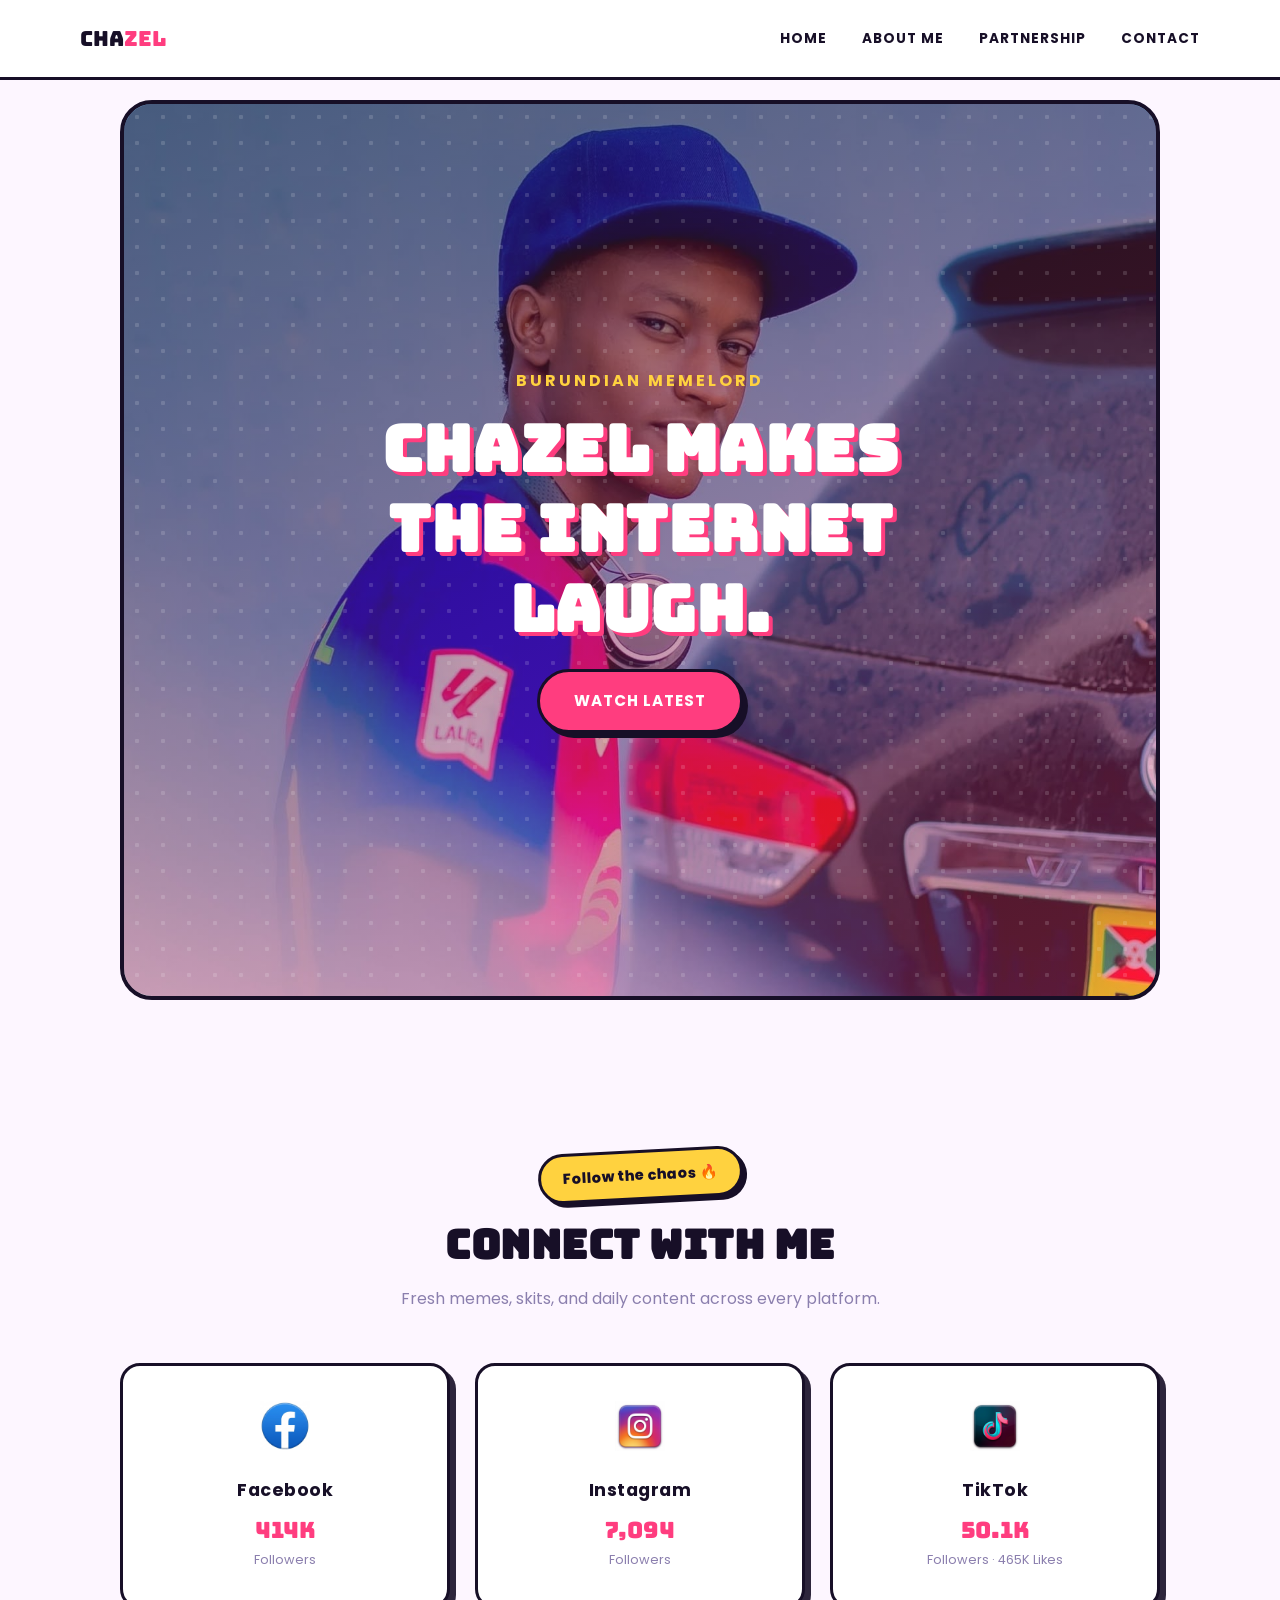
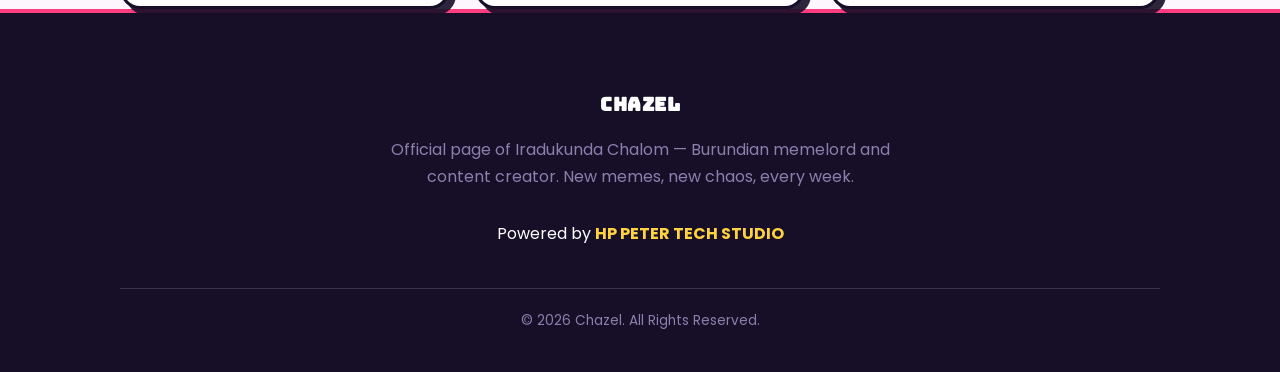
==== index.html @ 097bfb3a "First upload" ====
<!DOCTYPE html>
<html lang="en">
<head>
    <meta charset="UTF-8">
    <meta name="viewport" content="width=device-width, initial-scale=1.0">
    <title>Chazel | Official Website</title>
    <link rel="stylesheet" href="style.css">
    <style>
        .hero-home {
            /* EDITABLE: Hero Background Image */
            background-image: url('images/chazel_hero_img.jpg');
        }
    </style>
</head>
<body>

    <!-- FIXED NAVBAR -->
    <header>
        <nav>
            <a href="index.html" class="logo">CHA<span>ZEL</span></a>
            <div class="nav-links">
                <a href="index.html">Home</a>
                <a href="about.html">About Me</a>
                <a href="partnership.html">Partnership</a>
                <a href="contact.html">Contact</a>
            </div>
            <!-- Hamburger menu button, only visible on small screens (see style.css).
                 Clicking it toggles the .active class on .nav-links via script.js -->
            <button class="nav-toggle" aria-label="Toggle navigation menu" aria-expanded="false">&#9776;</button>
        </nav>
    </header>

    <main>
        <!-- HERO SECTION -->
        <section class="hero hero-home">
            <div class="hero-content">
                <p class="eyebrow">Burundian Memelord</p>
                <h1>CHAZEL makes<br>the internet laugh.</h1>
                <a href="#social" class="btn-primary">Watch Latest</a>
            </div>
        </section>

        <!-- SOCIAL MEDIA SECTION -->
        <section id="social" class="container" style="padding-top: 50px;">
            <div style="text-align: center; max-width: 700px; margin: 0 auto 50px;">
                <span class="sticker">Follow the chaos 🔥</span>
                <h2 style="font-size: 2.5rem; margin: 20px 0 15px;">Connect With Me</h2>
                <p style="color: var(--text-muted);">Fresh memes, skits, and daily content across every platform.</p>
            </div>

            <div class="social-grid">
                <!-- FACEBOOK -->
                <a href="https://www.facebook.com/Chazel29.5/" target="_blank" class="social-card">
                    <img src="images/facebook.png" alt="Facebook">
                    <h3>Facebook</h3>
                    <span class="counter">414K</span>
                    <p style="font-size: 0.8rem; color: var(--text-muted);">Followers</p>
                </a>

                <!-- INSTAGRAM -->
                <a href="https://www.instagram.com/chazel_memes/" target="_blank" class="social-card">
                    <img src="images/instagram.png" alt="Instagram">
                    <h3>Instagram</h3>
                    <span class="counter">7,094</span>
                    <p style="font-size: 0.8rem; color: var(--text-muted);">Followers</p>
                </a>

                <!-- TIKTOK -->
                <a href="https://www.tiktok.com/@chazel_memelord?lang=en" target="_blank" class="social-card">
                    <img src="images/tiktok.png" alt="TikTok">
                    <h3>TikTok</h3>
                    <span class="counter">50.1K</span>
                    <p style="font-size: 0.8rem; color: var(--text-muted);">Followers · 465K Likes</p>
                </a>
            </div>
        </section>
    </main>

    <!-- FOOTER -->
    <footer>
        <div class="container">
            <h3 style="margin-bottom: 20px;">CHAZEL</h3>
            <p style="max-width: 500px; margin: 0 auto 30px; color: var(--text-muted);">
                Official page of Iradukunda Chalom — Burundian memelord and content creator. New memes, new chaos, every week.
            </p>
            <p>Powered by <a href="https://hppeter.vercel.app/" class="studio-link" target="_blank">HP PETER TECH STUDIO</a></p>
            
            <div class="copyright">
                &copy; 2026 Chazel. All Rights Reserved.
            </div>
        </div>
    </footer>

    <script src="script.js"></script>
</body>
</html>
---- style.css ----
/*
   GLOBAL STYLES - style.css
   Theme: CHAZEL — Burundian Memelord (Bold / Comic / Meme energy)

   HOW TO EDIT:
   - Primary colors are defined in :root.
   - Layout sections use the same CSS Grid / Flexbox structure as before.
   - Responsive breakpoints ensure a smooth experience on all devices.
   - Signature element: "sticker" badges (rotated, thick-border, drop-shadow)
     used for stats/labels throughout the site — that's the meme-caption look.
*/

@import url('https://fonts.googleapis.com/css2?family=Bungee&family=Poppins:wght@400;500;600;700;800&display=swap');

:root {
    /* Color Palette - Bold Meme Theme */
    --purple-dark: #170f27;
    --purple-deep: #2d1b4e;
    --pink-hot: #ff3d7f;
    --yellow-pop: #ffd23f;
    --teal-pop: #23d9c9;
    --text-main: #2b1b3d;
    --text-light: #ffffff;
    --text-muted: #8b7fae;
    --white: #ffffff;
    --bg-cream: #fdf6ff;

    /* Spacing & Transitions */
    --nav-height: 80px;
    --transition: all 0.25s cubic-bezier(0.34, 1.56, 0.64, 1);
    --border-radius: 20px;
    --shadow: 0 12px 0 rgba(23, 15, 39, 0.9);
    --shadow-soft: 0 10px 30px -12px rgba(45, 27, 78, 0.35);
}

/* Base Reset */
* {
    margin: 0;
    padding: 0;
    box-sizing: border-box;
}

html {
    scroll-behavior: smooth;
}

html, body {
    max-width: 100%;
    overflow-x: hidden;
}

body {
    font-family: 'Poppins', sans-serif;
    line-height: 1.7;
    color: var(--text-main);
    background-color: var(--bg-cream);
    overflow-x: hidden;
}

h1, h2, h3 {
    font-family: 'Bungee', 'Poppins', sans-serif;
    color: var(--purple-dark);
    line-height: 1.25;
    letter-spacing: 0.5px;
}

a {
    text-decoration: none;
    color: inherit;
    transition: var(--transition);
}

ul {
    list-style: none;
}

/* Fixed Navbar */
header {
    height: var(--nav-height);
    background: rgba(255, 255, 255, 0.95);
    backdrop-filter: blur(10px);
    position: fixed;
    top: 0;
    width: 100%;
    z-index: 2000;
    display: flex;
    align-items: center;
    border-bottom: 3px solid var(--purple-dark);
}

nav {
    max-width: 1200px;
    margin: 0 auto;
    width: 100%;
    padding: 0 40px;
    display: flex;
    justify-content: space-between;
    align-items: center;
}

.logo {
    font-family: 'Bungee', sans-serif;
    font-size: 1.3rem;
    color: var(--purple-dark);
}

.logo span {
    color: var(--pink-hot);
}

.nav-links {
    display: flex;
    gap: 35px;
}

/* Hamburger button — hidden on desktop, shown on small screens (see media query) */
.nav-toggle {
    display: none;
    background: none;
    border: none;
    font-size: 1.7rem;
    line-height: 1;
    color: var(--purple-dark);
    cursor: pointer;
    padding: 4px 6px;
}

.nav-links a {
    font-size: 0.85rem;
    font-weight: 700;
    text-transform: uppercase;
    letter-spacing: 1px;
    color: var(--purple-dark);
    position: relative;
}

.nav-links a::after {
    content: '';
    position: absolute;
    bottom: -6px;
    left: 0;
    width: 0;
    height: 3px;
    background: var(--pink-hot);
    transition: var(--transition);
}

.nav-links a:hover::after {
    width: 100%;
}

/* Layout Containers */
.container {
    max-width: 1100px;
    margin: 0 auto;
    padding: 0 30px;
}

section {
    padding: 100px 0;
}

/* Hero Section */
.hero {
    height: 100vh;
    display: flex;
    align-items: center;
    justify-content: center;
    text-align: center;
    background-size: cover;
    background-position: center;
    background-color: var(--purple-deep);
    position: relative;
    padding: 0 15%;
    margin: 100px 120px 100px 120px;
    border-radius: 32px;
    border: 4px solid var(--purple-dark);
    overflow: hidden;
}

.hero::before {
    content: '';
    position: absolute;
    inset: 0;
    background:
        radial-gradient(circle, rgba(255,255,255,0.14) 2px, transparent 2.5px) 0 0 / 26px 26px,
        linear-gradient(160deg, rgba(23,15,39,0.55), rgba(255,61,127,0.35));
}

.hero-content {
    position: relative;
    z-index: 10;
    color: var(--white);
    width: 90%;
    max-width: 700px;
}

.hero h1 {
    font-size: clamp(2.2rem, 6vw, 4rem);
    margin-bottom: 20px;
    color: var(--white);
    text-shadow: 4px 4px 0 var(--pink-hot);
}

.hero p.eyebrow {
    font-size: 1rem;
    font-weight: 700;
    letter-spacing: 3px;
    text-transform: uppercase;
    color: var(--yellow-pop);
    margin-bottom: 15px;
}

/* Sticker badge — the signature element used for stats/labels/quotes */
.sticker {
    display: inline-block;
    background: var(--yellow-pop);
    color: var(--purple-dark);
    padding: 10px 22px;
    border-radius: 50px;
    border: 3px solid var(--purple-dark);
    font-weight: 800;
    font-size: 0.9rem;
    box-shadow: 4px 4px 0 var(--purple-dark);
    transform: rotate(-3deg);
    transition: var(--transition);
}

.sticker:hover {
    transform: rotate(0deg) scale(1.05);
}

.sticker.pink { background: var(--pink-hot); color: var(--white); }
.sticker.teal { background: var(--teal-pop); color: var(--purple-dark); }

/* Video Section */
.video-wrapper {
    background: var(--purple-dark);
    padding: 40px;
    border-radius: var(--border-radius);
    box-shadow: var(--shadow);
    border: 3px solid var(--purple-dark);
    margin: -60px auto 0;
    position: relative;
    z-index: 20;
    width: 40%;
    min-width: 320px;
}

video {
    border-radius: 10px;
    width: 100%;
}

/* Social Cards */
.social-grid {
    display: grid;
    grid-template-columns: repeat(auto-fit, minmax(220px, 1fr));
    gap: 25px;
    margin-top: 50px;
}

.social-card {
    background: var(--white);
    padding: 35px 25px;
    border-radius: var(--border-radius);
    border: 3px solid var(--purple-dark);
    text-align: center;
    transition: var(--transition);
    box-shadow: 6px 6px 0 rgba(23, 15, 39, 0.9);
}

.social-card:hover {
    transform: translate(-4px, -4px);
    box-shadow: 10px 10px 0 var(--pink-hot);
}

.social-card img {
    width: 50px;
    height: 50px;
    margin-bottom: 20px;
    object-fit: contain;
}

.social-card h3 {
    font-family: 'Poppins', sans-serif;
    font-weight: 700;
    font-size: 1.1rem;
    margin-bottom: 10px;
}

.counter {
    font-family: 'Bungee', sans-serif;
    font-size: 1.4rem;
    color: var(--pink-hot);
}

/* Forms & Buttons */
.btn-primary {
    background: var(--pink-hot);
    color: var(--white);
    padding: 16px 34px;
    border-radius: 50px;
    font-weight: 700;
    font-size: 0.95rem;
    text-transform: uppercase;
    letter-spacing: 1px;
    border: 3px solid var(--purple-dark);
    cursor: pointer;
    display: inline-block;
    box-shadow: 5px 5px 0 var(--purple-dark);
    transition: var(--transition);
}

.btn-primary:hover {
    transform: translate(-3px, -3px);
    box-shadow: 8px 8px 0 var(--purple-dark);
}

.form-group {
    margin-bottom: 25px;
}

.form-group label {
    display: block;
    font-size: 0.85rem;
    font-weight: 700;
    text-transform: uppercase;
    letter-spacing: 0.5px;
    margin-bottom: 8px;
    color: var(--purple-dark);
}

.form-group input, .form-group textarea {
    width: 100%;
    padding: 15px;
    border: 2px solid var(--purple-dark);
    border-radius: 12px;
    background: var(--white);
    font-family: inherit;
    transition: var(--transition);
}

.form-group input:focus, .form-group textarea:focus {
    outline: none;
    border-color: var(--pink-hot);
    box-shadow: 0 0 0 4px rgba(255, 61, 127, 0.15);
}

/* Footer */
footer {
    background: var(--purple-dark);
    color: var(--text-light);
    padding: 80px 0 40px;
    text-align: center;
    border-top: 4px solid var(--pink-hot);
}

footer h3 {
    color: var(--white);
}

footer .studio-link {
    color: var(--yellow-pop);
    font-weight: 700;
}

.copyright {
    margin-top: 40px;
    padding-top: 20px;
    border-top: 1px solid rgba(255,255,255,0.15);
    font-size: 0.85rem;
    color: var(--text-muted);
}

/* Mobile Adjustments */

@media (max-width: 992px) {
    .hero {
        margin: 80px 40px 60px 40px;
        border-radius: 26px;
    }

    .video-wrapper {
        width: 80%;
        left: 0;
        margin: -50px auto 0;
    }

    section {
        padding: 70px 0;
    }
}

@media (max-width: 768px) {
    header { padding: 0; }
    nav { padding: 0 20px; }

    .nav-toggle { display: block; }

    .nav-links {
        display: none;
        position: absolute;
        top: var(--nav-height);
        left: 0;
        width: 100%;
        flex-direction: column;
        align-items: center;
        gap: 0;
        background: rgba(255, 255, 255, 0.98);
        backdrop-filter: blur(10px);
        border-bottom: 3px solid var(--purple-dark);
    }

    .nav-links.active {
        display: flex;
    }

    .nav-links a {
        width: 100%;
        text-align: center;
        padding: 16px 0;
    }

    .hero {
        padding: 0 5%;
        margin: 70px 20px 50px 20px;
        height: 90vh;
        border-radius: 20px;
    }

    .hero h1 {
        font-size: clamp(1.8rem, 9vw, 3rem);
    }

    section { padding: 60px 0; }

    .video-wrapper {
        width: 92%;
        padding: 20px;
        margin: -40px auto 0;
    }
}

@media (max-width: 480px) {
    .hero-content { top: 16%; }
    .hero p.eyebrow { font-size: 0.85rem; letter-spacing: 1.5px; }
    section { padding: 45px 0; }
    .video-wrapper { padding: 14px; }
    .social-card { padding: 25px 15px; }
    .sticker { padding: 8px 16px; font-size: 0.8rem; }
}

/* Stack any two-column inline grids into a single column on small screens */
@media (max-width: 700px) {
    div[style*="grid-template-columns: 1fr 1fr"] {
        grid-template-columns: 1fr !important;
        gap: 30px !important;
    }
}
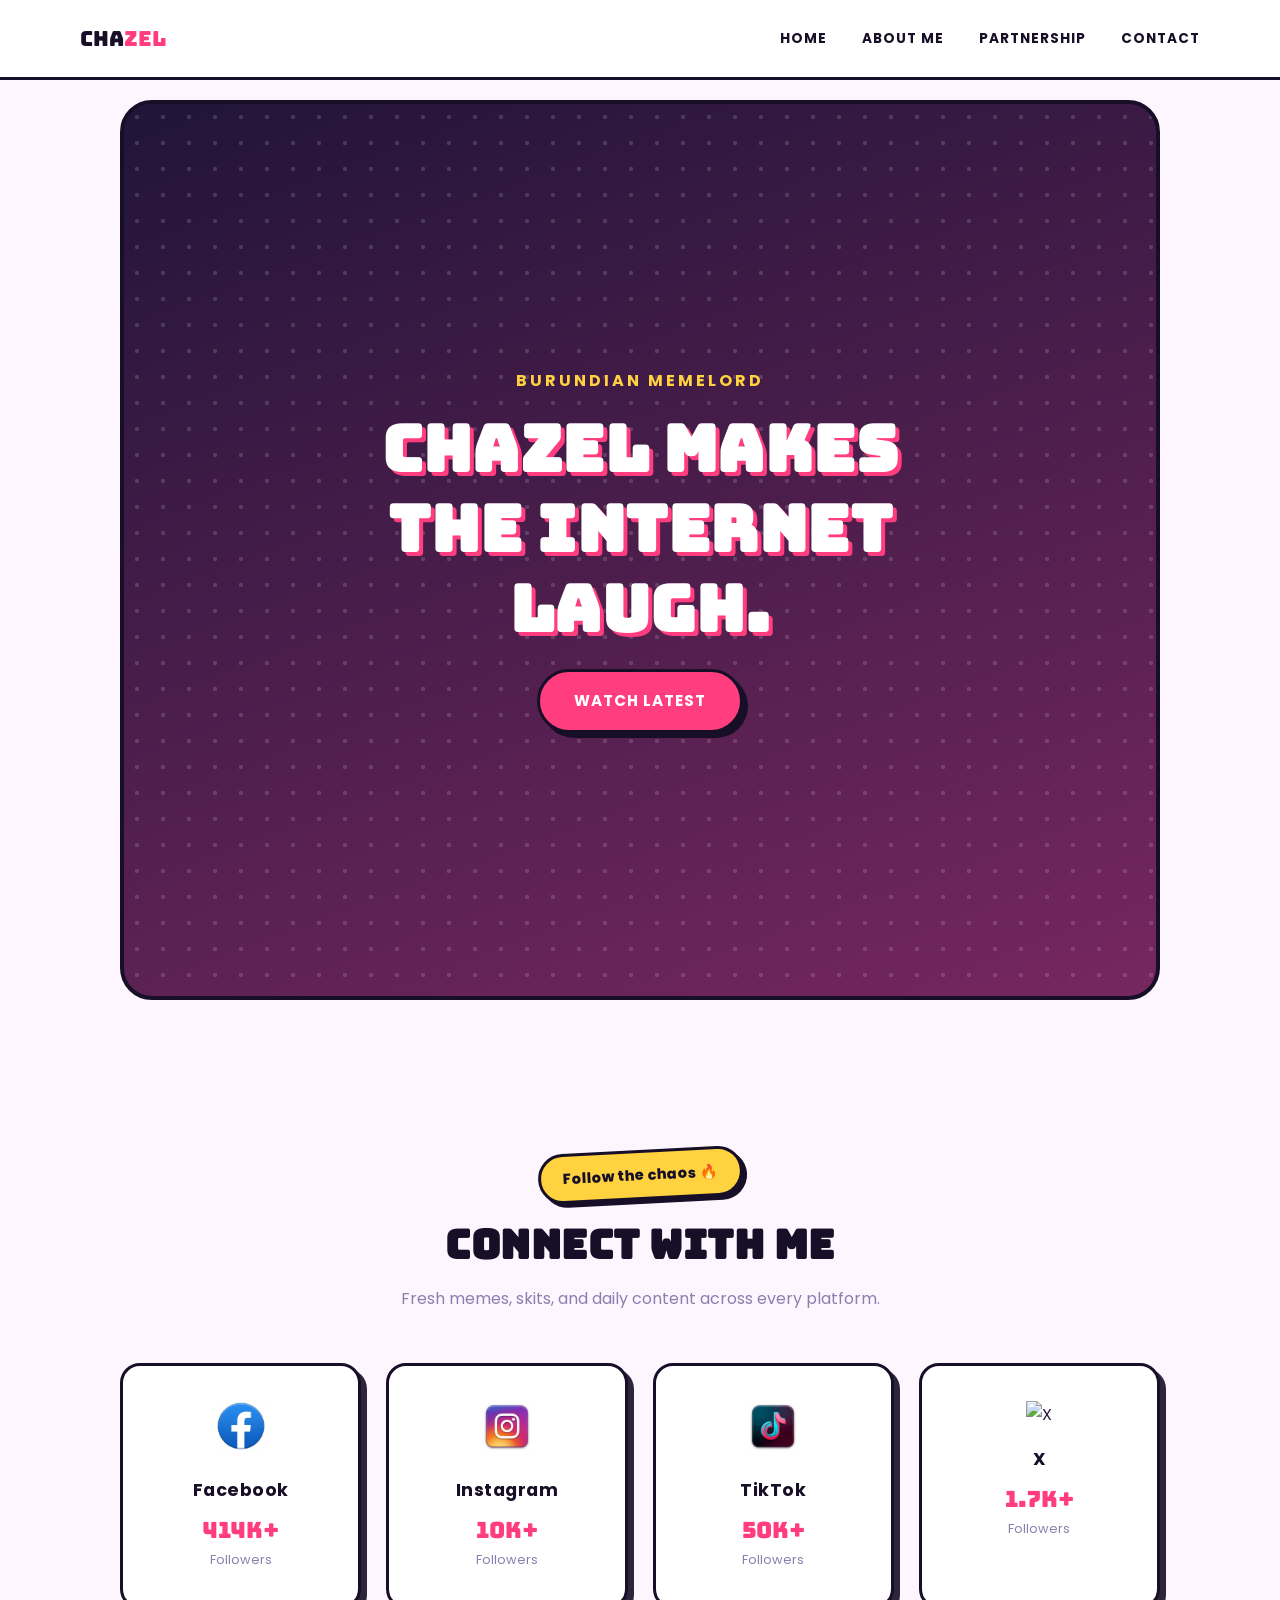
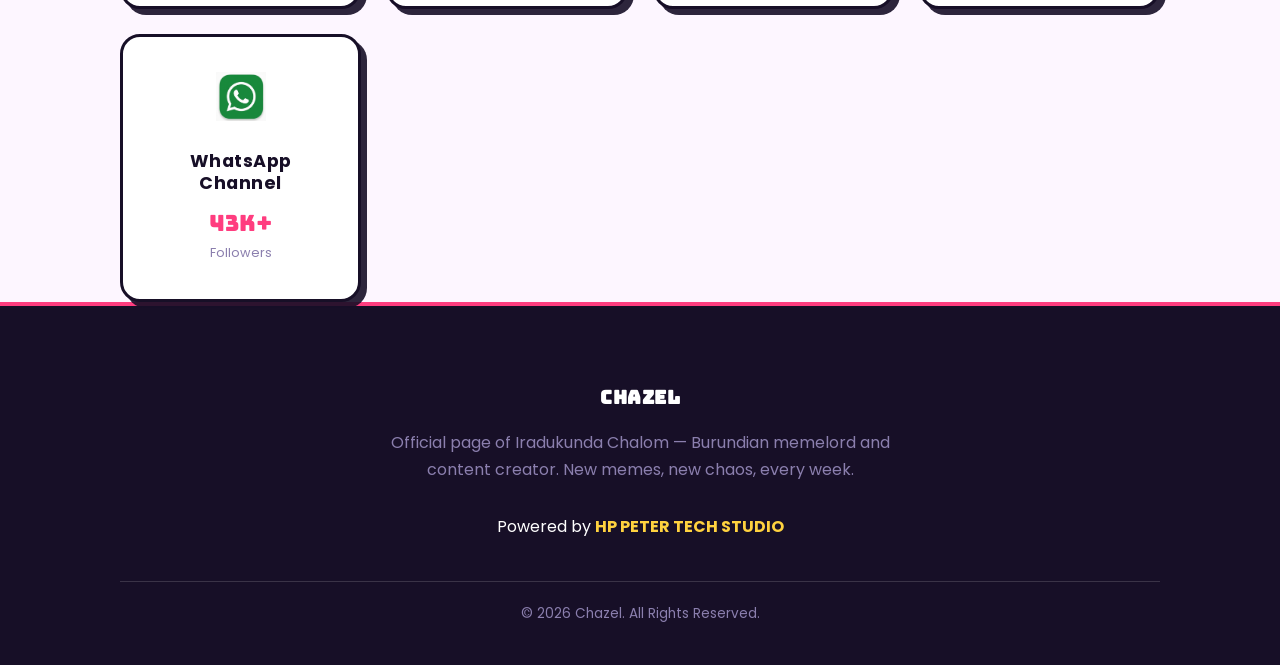
==== commit 91950788: "tab icon added" ====
--- a/index.html
+++ b/index.html
@@ -3,12 +3,20 @@
 <head>
     <meta charset="UTF-8">
     <meta name="viewport" content="width=device-width, initial-scale=1.0">
+    <link rel="icon" href="images/chazel-icon.jpg" />
+
+    <meta property="og:type" content="website">
+    <meta property="og:url" content="https://hppeter830s.github.io/Chazel-Memelord/">
+    <meta property="og:title" content="Chazel | Official Website">
+    <meta property="og:description" content="Chazel Memelord, a Burundian content creator known for turning everyday life into viral, laugh-out-loud memes and skits.">
+    <meta property="og:image" content="https://hppeter830s.github.io/Chazel-Memelord/images/chazel_home_page.jpeg">
+
     <title>Chazel | Official Website</title>
     <link rel="stylesheet" href="style.css">
     <style>
         .hero-home {
             /* EDITABLE: Hero Background Image */
-            background-image: url('images/chazel_hero_img.jpg');
+            background-image: url('images/chazel_home_page.jpeg');
         }
     </style>
 </head>
@@ -48,20 +56,20 @@
                 <p style="color: var(--text-muted);">Fresh memes, skits, and daily content across every platform.</p>
             </div>
 
-            <div class="social-grid">
+            <div class="social-grid social-grid-home">
                 <!-- FACEBOOK -->
                 <a href="https://www.facebook.com/Chazel29.5/" target="_blank" class="social-card">
                     <img src="images/facebook.png" alt="Facebook">
                     <h3>Facebook</h3>
-                    <span class="counter">414K</span>
+                    <span class="counter">414K+</span>
                     <p style="font-size: 0.8rem; color: var(--text-muted);">Followers</p>
                 </a>
 
                 <!-- INSTAGRAM -->
-                <a href="https://www.instagram.com/chazel_memes/" target="_blank" class="social-card">
+                <a href="https://www.instagram.com/chazel_memelord?igsh=MTlyMHFoYWF6NzY5Zw==" target="_blank" class="social-card">
                     <img src="images/instagram.png" alt="Instagram">
                     <h3>Instagram</h3>
-                    <span class="counter">7,094</span>
+                    <span class="counter">10K+</span>
                     <p style="font-size: 0.8rem; color: var(--text-muted);">Followers</p>
                 </a>
 
@@ -69,8 +77,24 @@
                 <a href="https://www.tiktok.com/@chazel_memelord?lang=en" target="_blank" class="social-card">
                     <img src="images/tiktok.png" alt="TikTok">
                     <h3>TikTok</h3>
-                    <span class="counter">50.1K</span>
-                    <p style="font-size: 0.8rem; color: var(--text-muted);">Followers · 465K Likes</p>
+                    <span class="counter">50K+</span>
+                    <p style="font-size: 0.8rem; color: var(--text-muted);">Followers</p>
+                </a>
+
+                <!-- X -->
+                <a href="https://x.com/chazel_memes1?s=11" target="_blank" class="social-card">
+                    <img src="images/x.png" alt="X">
+                    <h3>X</h3>
+                    <span class="counter">1.7K+</span>
+                    <p style="font-size: 0.8rem; color: var(--text-muted);">Followers</p>
+                </a>
+
+                <!-- WHATSAPP CHANNEL -->
+                <a href="https://whatsapp.com/channel/0029VajZw3S3GJOuV1UHsQ2P" target="_blank" class="social-card">
+                    <img src="images/whatsapp.png" alt="WhatsApp Channel">
+                    <h3>WhatsApp Channel</h3>
+                    <span class="counter">43K+</span>
+                    <p style="font-size: 0.8rem; color: var(--text-muted);">Followers</p>
                 </a>
             </div>
         </section>
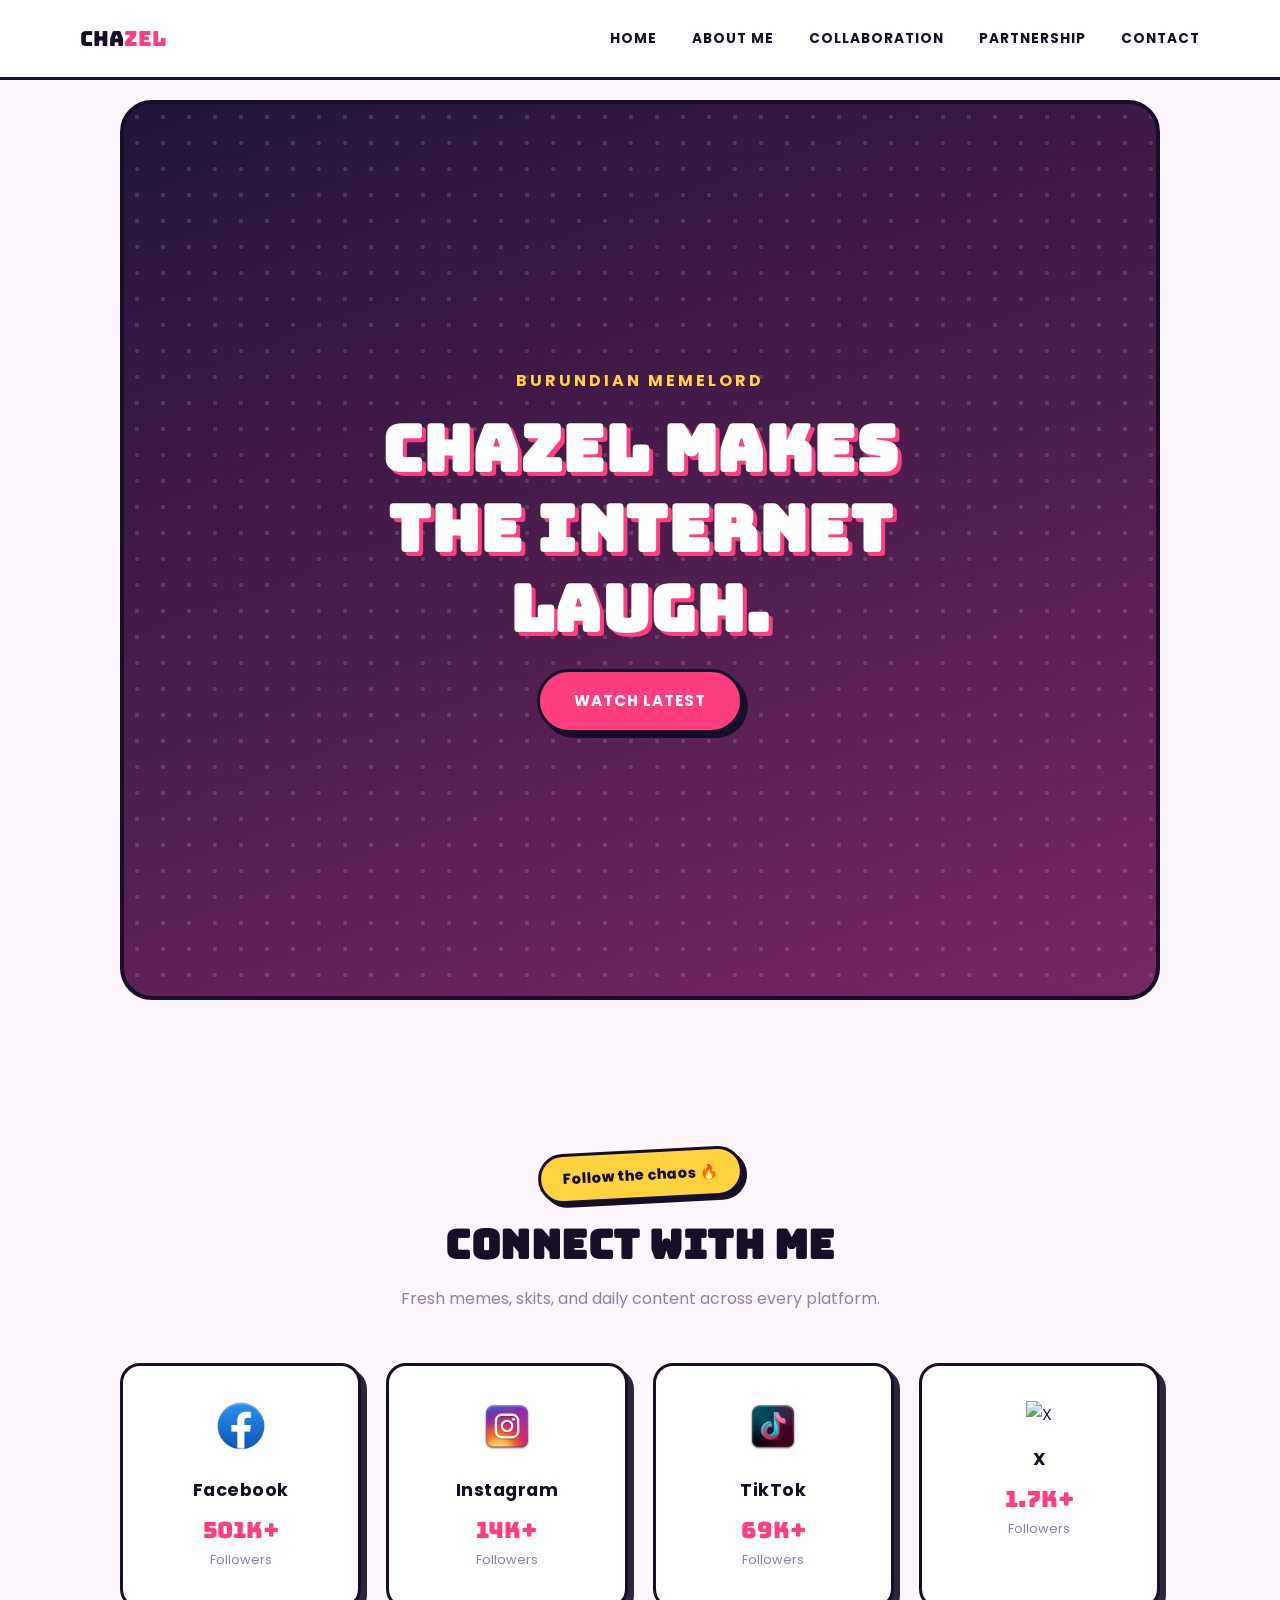
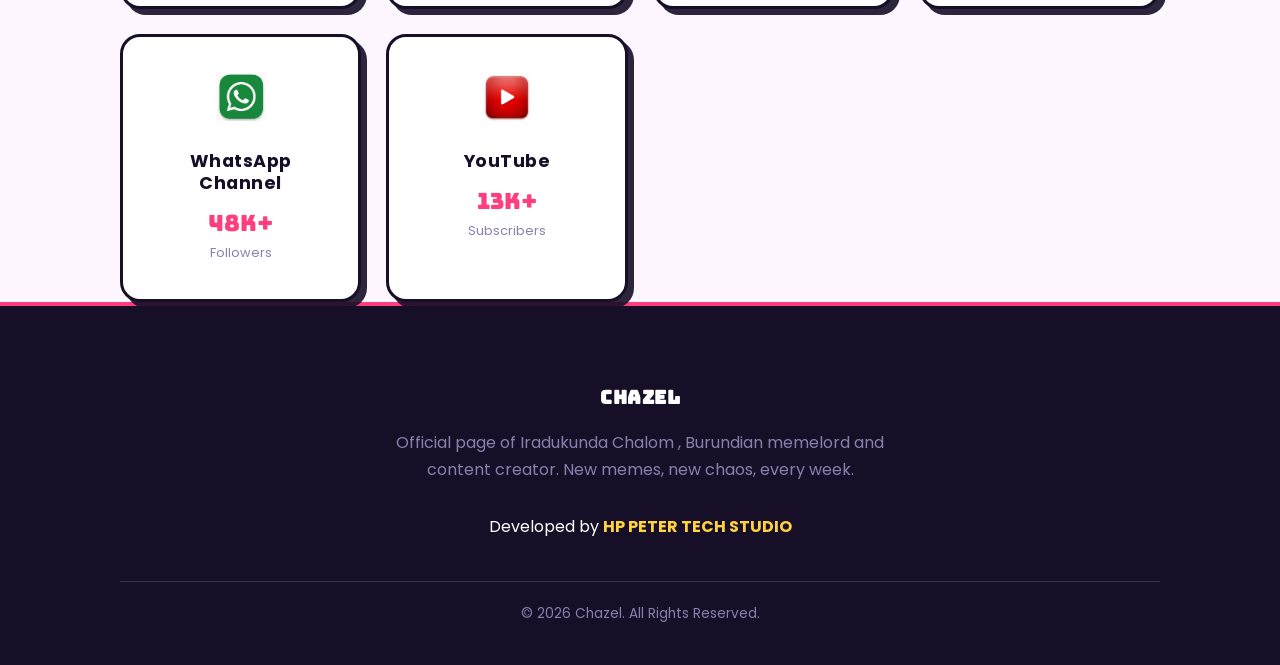
==== commit d41a2430: "numbers of followers updated" ====
--- a/index.html
+++ b/index.html
@@ -11,7 +11,7 @@
     <meta property="og:description" content="Chazel Memelord, a Burundian content creator known for turning everyday life into viral, laugh-out-loud memes and skits.">
     <meta property="og:image" content="https://hppeter830s.github.io/Chazel-Memelord/images/chazel_home_page.jpeg">
 
-    <title>Chazel | Official Website</title>
+    <title>Chazel Memelord | Official Website</title>
     <link rel="stylesheet" href="style.css">
     <style>
         .hero-home {
@@ -27,8 +27,9 @@
         <nav>
             <a href="index.html" class="logo">CHA<span>ZEL</span></a>
             <div class="nav-links">
-                <a href="index.html">Home</a>
+                <a href="index.html" class="active">Home</a>
                 <a href="about.html">About Me</a>
+                <a href="collaboration.html">Collaboration</a>
                 <a href="partnership.html">Partnership</a>
                 <a href="contact.html">Contact</a>
             </div>
@@ -61,7 +62,7 @@
                 <a href="https://www.facebook.com/Chazel29.5/" target="_blank" class="social-card">
                     <img src="images/facebook.png" alt="Facebook">
                     <h3>Facebook</h3>
-                    <span class="counter">414K+</span>
+                    <span class="counter">501K+</span>
                     <p style="font-size: 0.8rem; color: var(--text-muted);">Followers</p>
                 </a>
 
@@ -69,7 +70,7 @@
                 <a href="https://www.instagram.com/chazel_memelord?igsh=MTlyMHFoYWF6NzY5Zw==" target="_blank" class="social-card">
                     <img src="images/instagram.png" alt="Instagram">
                     <h3>Instagram</h3>
-                    <span class="counter">10K+</span>
+                    <span class="counter">14K+</span>
                     <p style="font-size: 0.8rem; color: var(--text-muted);">Followers</p>
                 </a>
 
@@ -77,7 +78,7 @@
                 <a href="https://www.tiktok.com/@chazel_memelord?lang=en" target="_blank" class="social-card">
                     <img src="images/tiktok.png" alt="TikTok">
                     <h3>TikTok</h3>
-                    <span class="counter">50K+</span>
+                    <span class="counter">69K+</span>
                     <p style="font-size: 0.8rem; color: var(--text-muted);">Followers</p>
                 </a>
 
@@ -93,8 +94,16 @@
                 <a href="https://whatsapp.com/channel/0029VajZw3S3GJOuV1UHsQ2P" target="_blank" class="social-card">
                     <img src="images/whatsapp.png" alt="WhatsApp Channel">
                     <h3>WhatsApp Channel</h3>
-                    <span class="counter">43K+</span>
+                    <span class="counter">48K+</span>
                     <p style="font-size: 0.8rem; color: var(--text-muted);">Followers</p>
+                </a>
+
+                <!-- YOUTUBE -->
+                <a href="https://www.youtube.com/@Chazel_Memelord" target="_blank" class="social-card">
+                    <img src="images/youtube.png" alt="YouTube">
+                    <h3>YouTube</h3>
+                    <span class="counter">13K+</span>
+                    <p style="font-size: 0.8rem; color: var(--text-muted);">Subscribers</p>
                 </a>
             </div>
         </section>
@@ -105,9 +114,9 @@
         <div class="container">
             <h3 style="margin-bottom: 20px;">CHAZEL</h3>
             <p style="max-width: 500px; margin: 0 auto 30px; color: var(--text-muted);">
-                Official page of Iradukunda Chalom — Burundian memelord and content creator. New memes, new chaos, every week.
+                Official page of Iradukunda Chalom , Burundian memelord and content creator. New memes, new chaos, every week.
             </p>
-            <p>Powered by <a href="https://hppeter.vercel.app/" class="studio-link" target="_blank">HP PETER TECH STUDIO</a></p>
+            <p>Developed by <a href="https://hppeter.vercel.app/" class="studio-link" target="_blank">HP PETER TECH STUDIO</a></p>
             
             <div class="copyright">
                 &copy; 2026 Chazel. All Rights Reserved.
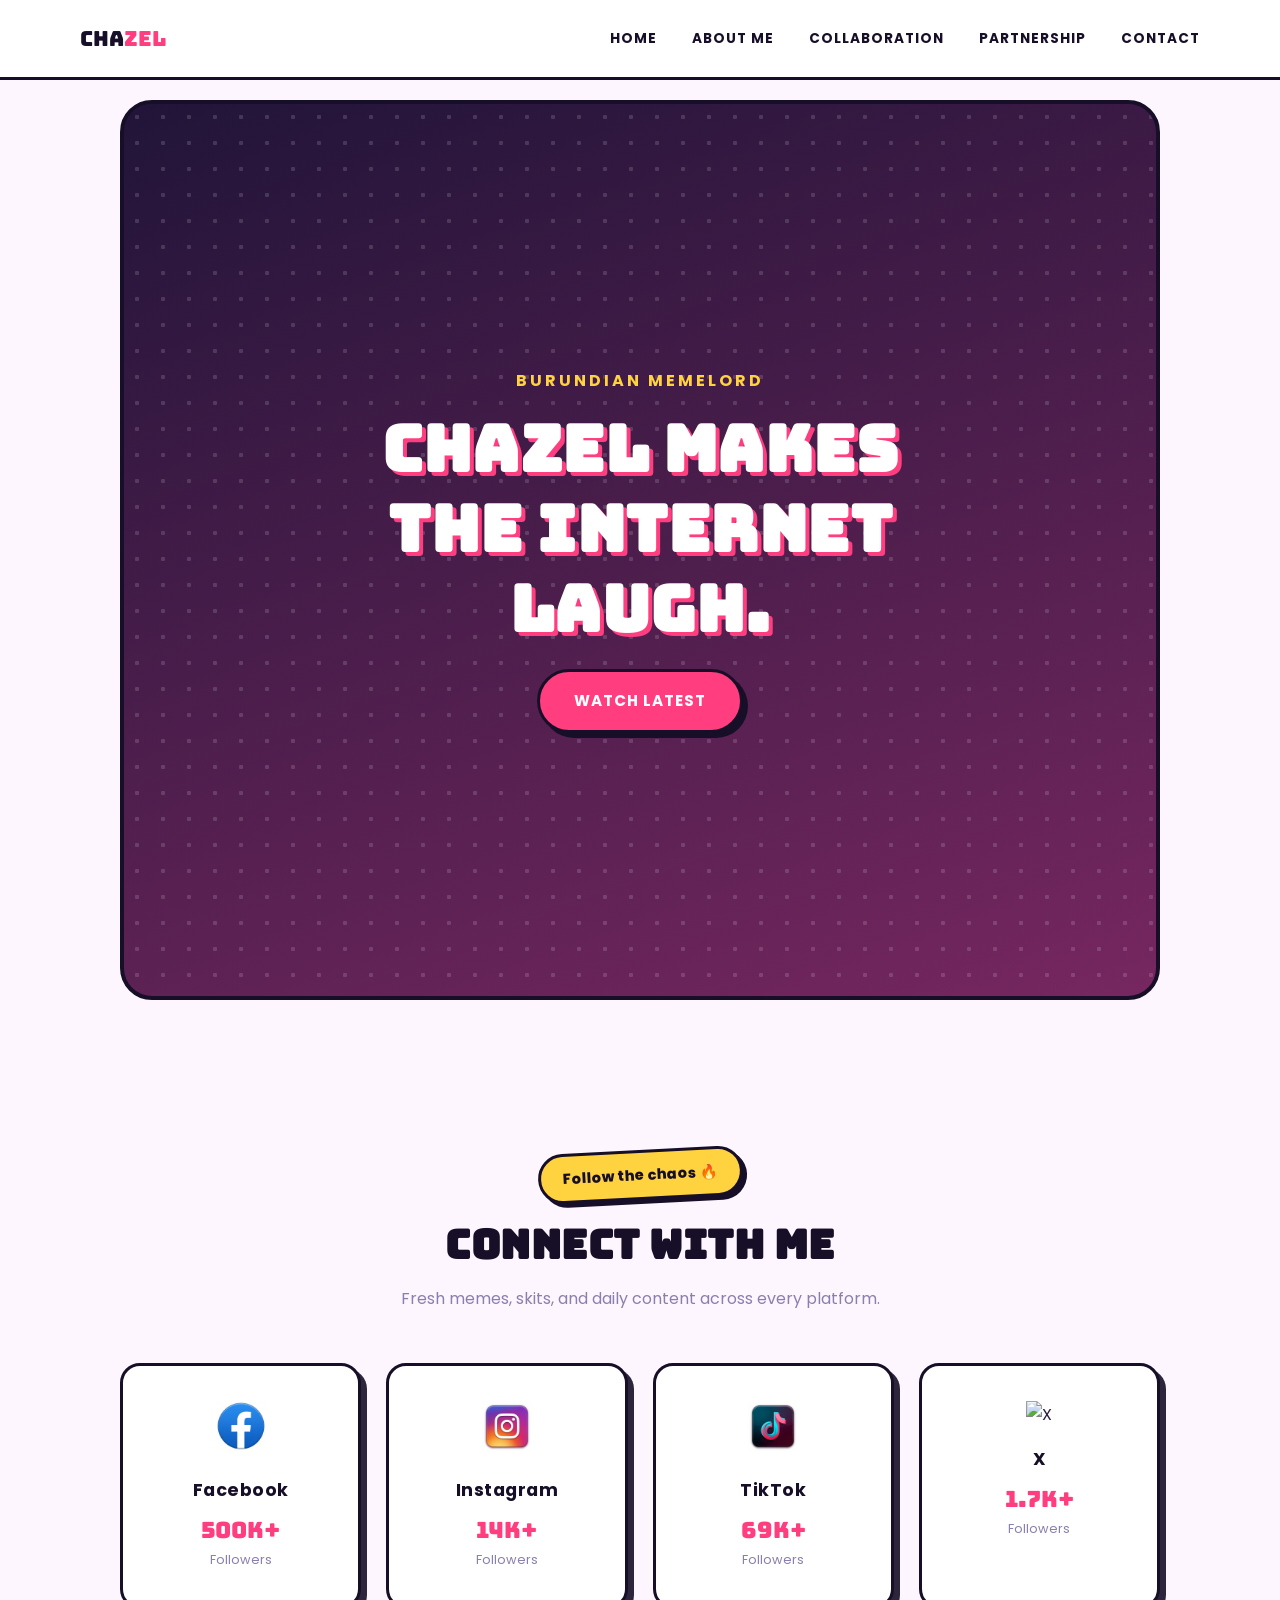
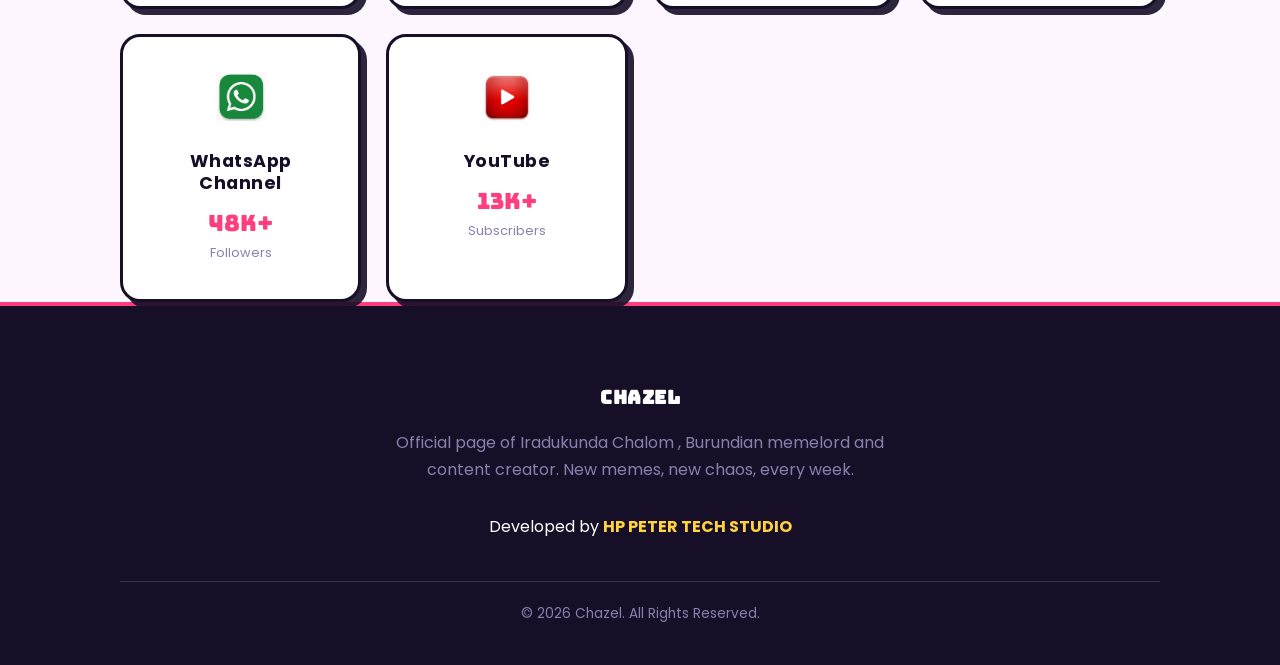
==== commit d863d3fb: "updated" ====
--- a/index.html
+++ b/index.html
@@ -62,7 +62,7 @@
                 <a href="https://www.facebook.com/Chazel29.5/" target="_blank" class="social-card">
                     <img src="images/facebook.png" alt="Facebook">
                     <h3>Facebook</h3>
-                    <span class="counter">501K+</span>
+                    <span class="counter">500K+</span>
                     <p style="font-size: 0.8rem; color: var(--text-muted);">Followers</p>
                 </a>
 
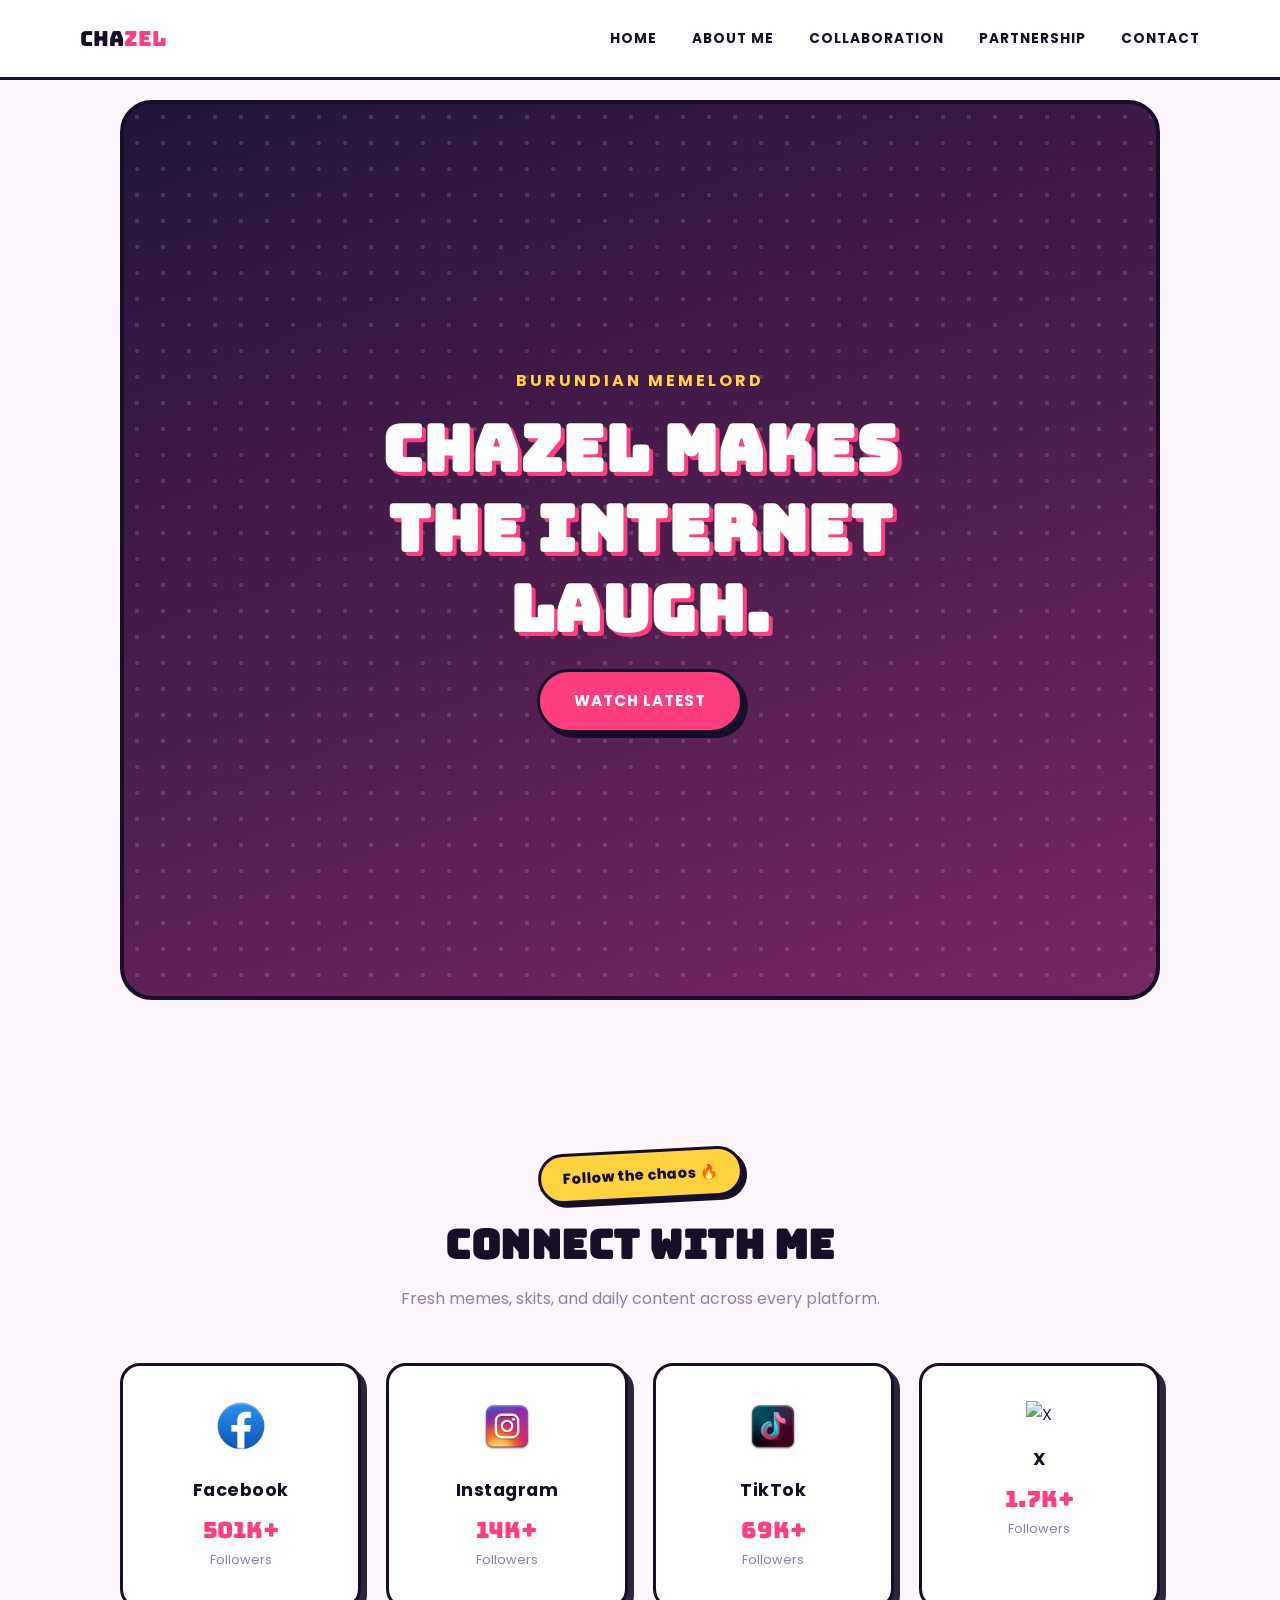
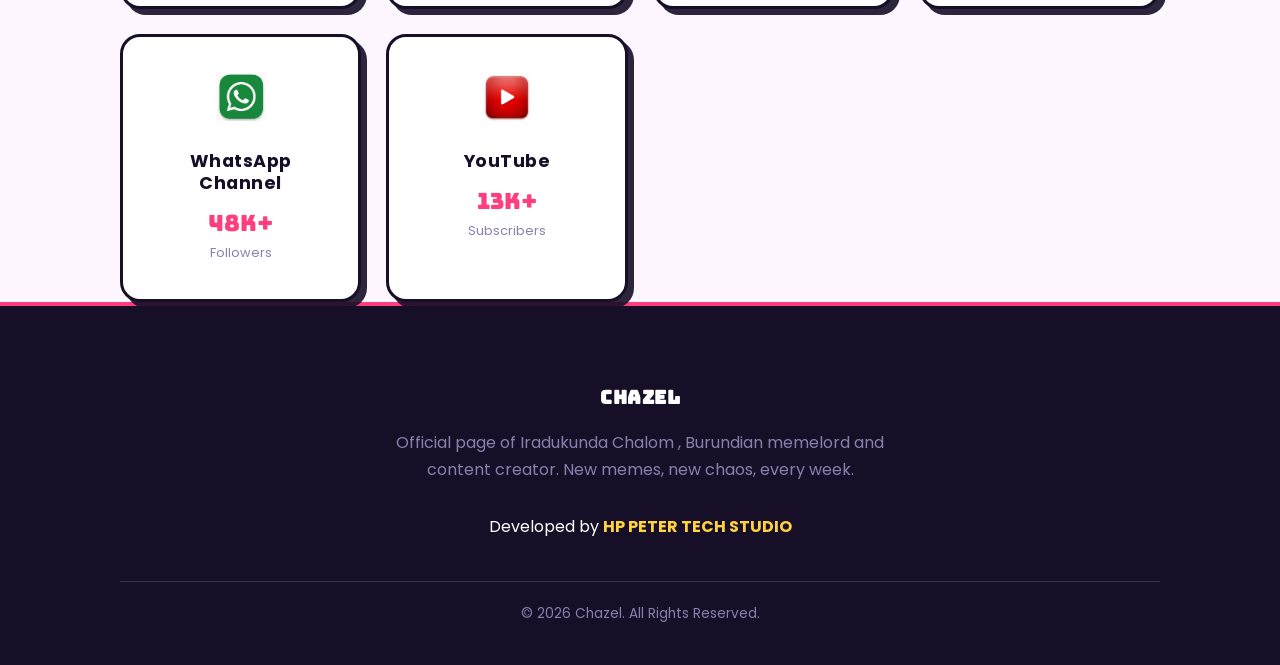
==== commit 4f9ed86b: "numbers of followers updated" ====
--- a/index.html
+++ b/index.html
@@ -62,7 +62,7 @@
                 <a href="https://www.facebook.com/Chazel29.5/" target="_blank" class="social-card">
                     <img src="images/facebook.png" alt="Facebook">
                     <h3>Facebook</h3>
-                    <span class="counter">500K+</span>
+                    <span class="counter">501K+</span>
                     <p style="font-size: 0.8rem; color: var(--text-muted);">Followers</p>
                 </a>
 
